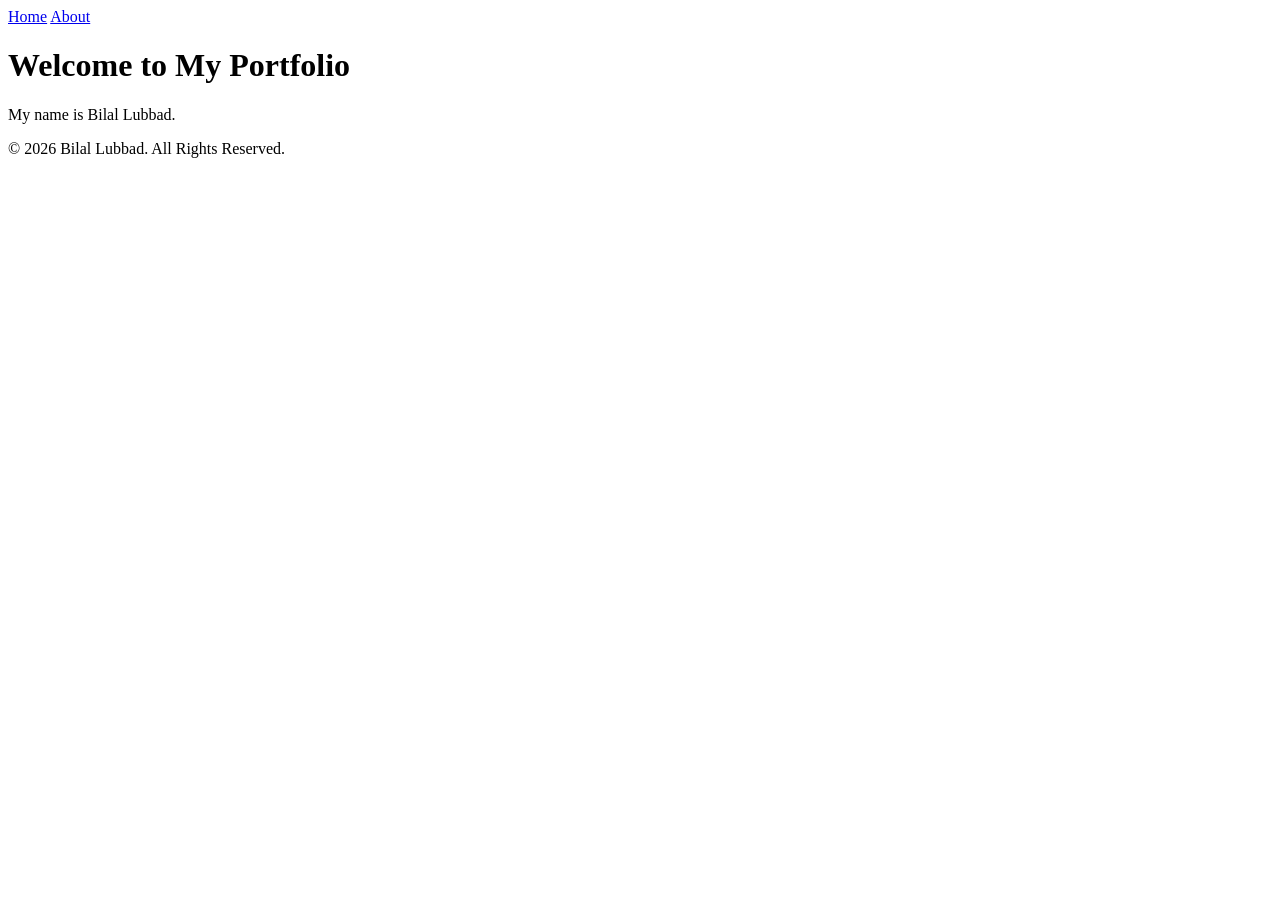
==== index.html @ d6555806 "Add: Footer section" ====
<!DOCTYPE html>
<html>
<head>
    <title>My Personal Portfolio</title>
</head>
<body>
    <nav>
        <a href="index.html">Home</a>
        <a href="about.html">About</a>
    </nav>

    <h1>Welcome to My Portfolio</h1>
    <p>My name is Bilal Lubbad.</p>

    <footer>
        <p>© 2026 Bilal Lubbad. All Rights Reserved.</p>
    </footer>
</body>
</html>
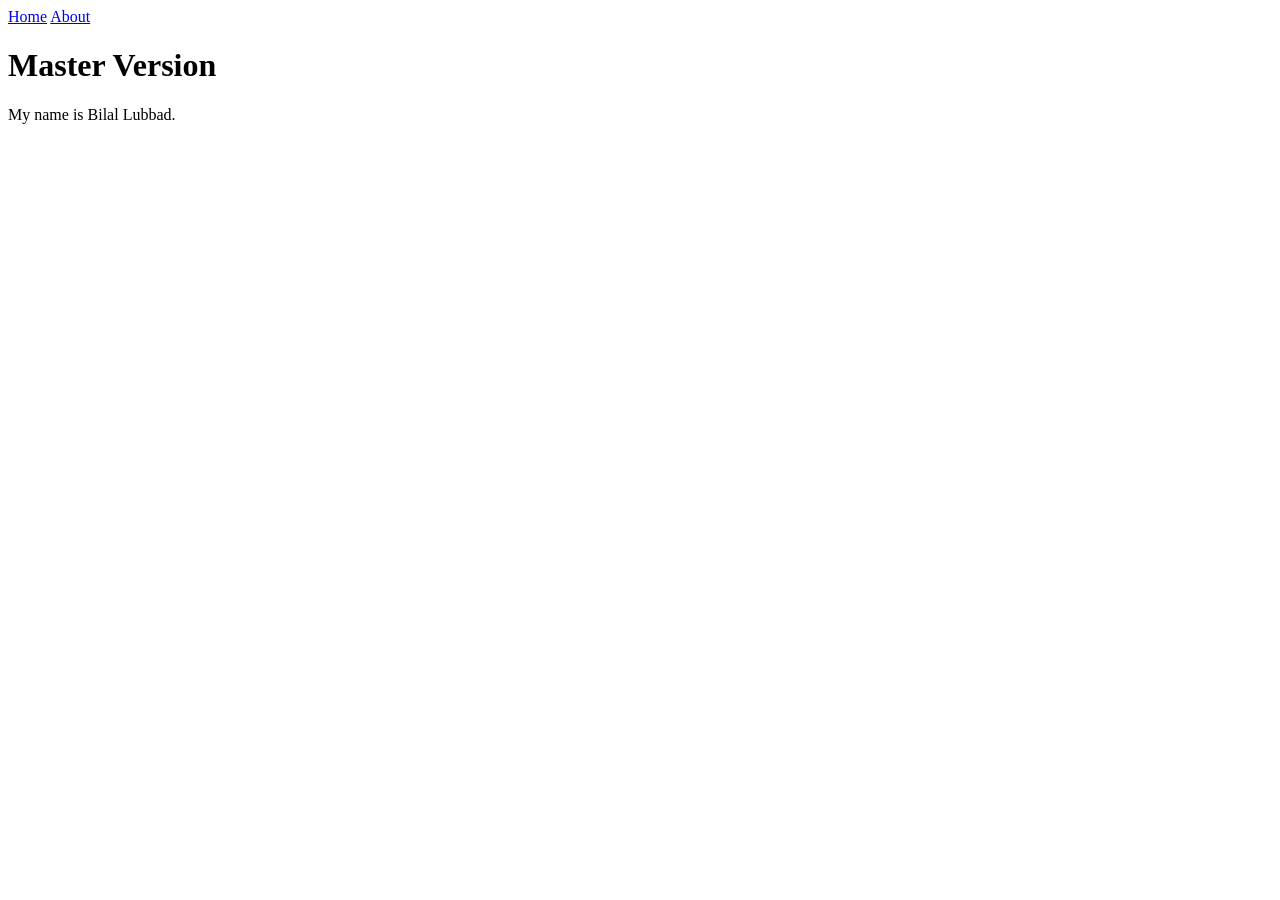
==== commit 0bfc3645: "Update: Master page title" ====
--- a/index.html
+++ b/index.html
@@ -9,11 +9,7 @@
         <a href="about.html">About</a>
     </nav>
 
-    <h1>Welcome to My Portfolio</h1>
+   <h1>Master Version</h1>
     <p>My name is Bilal Lubbad.</p>
-
-    <footer>
-        <p>© 2026 Bilal Lubbad. All Rights Reserved.</p>
-    </footer>
 </body>
 </html>
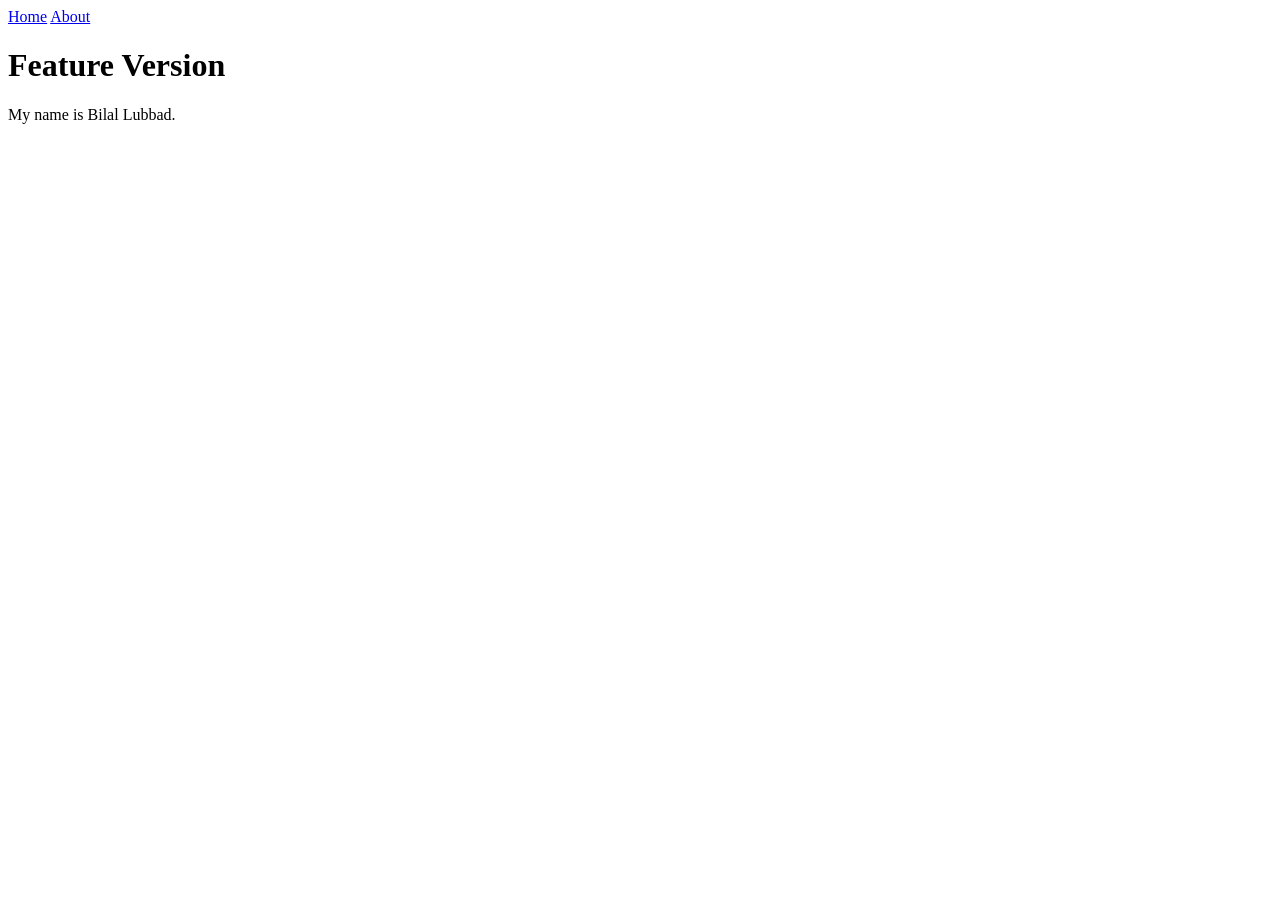
==== commit d97c5b9a: "Update: Feature page title" ====
--- a/index.html
+++ b/index.html
@@ -9,7 +9,7 @@
         <a href="about.html">About</a>
     </nav>
 
-   <h1>Master Version</h1>
+   <h1>Feature Version</h1>
     <p>My name is Bilal Lubbad.</p>
 </body>
 </html>
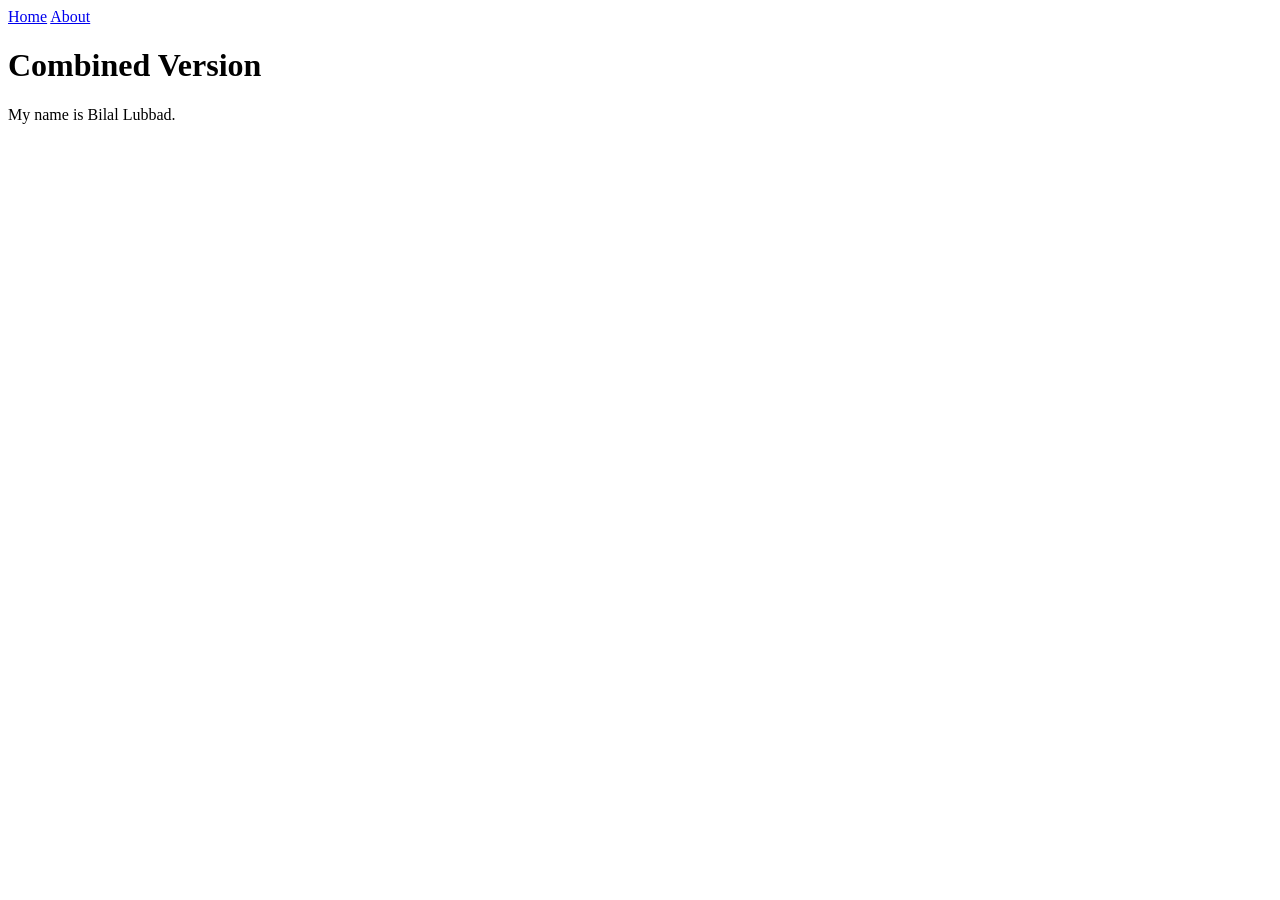
==== commit e679a647: "Merge: Resolve title conflict" ====
--- a/index.html
+++ b/index.html
@@ -9,7 +9,7 @@
         <a href="about.html">About</a>
     </nav>
 
-   <h1>Feature Version</h1>
+<h1>Combined Version</h1>
     <p>My name is Bilal Lubbad.</p>
 </body>
 </html>
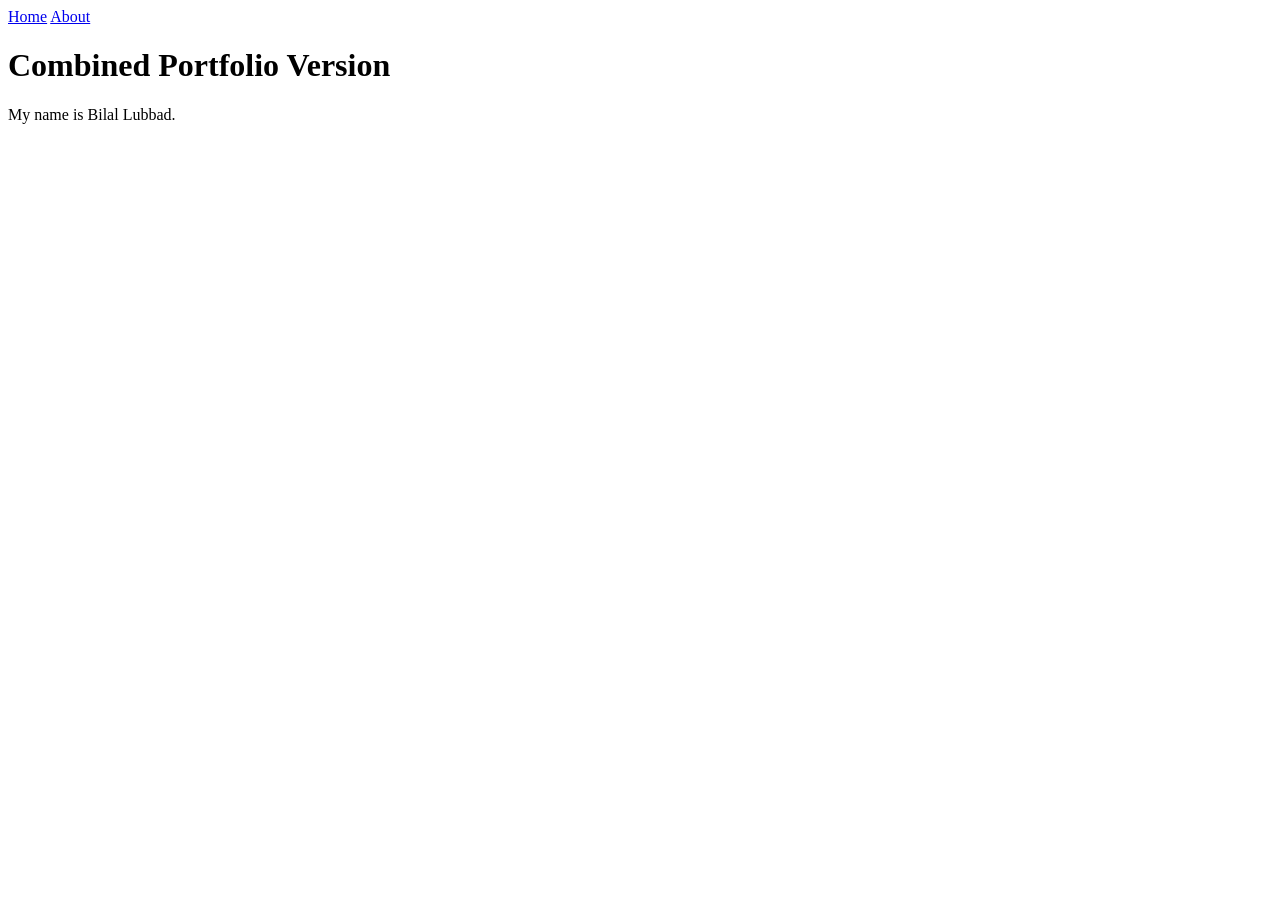
==== commit d809fbfa: "Fix: Correct page typo" ====
--- a/index.html
+++ b/index.html
@@ -9,7 +9,7 @@
         <a href="about.html">About</a>
     </nav>
 
-<h1>Combined Version</h1>
+<h1>Combined Portfolio Version</h1>
     <p>My name is Bilal Lubbad.</p>
 </body>
 </html>
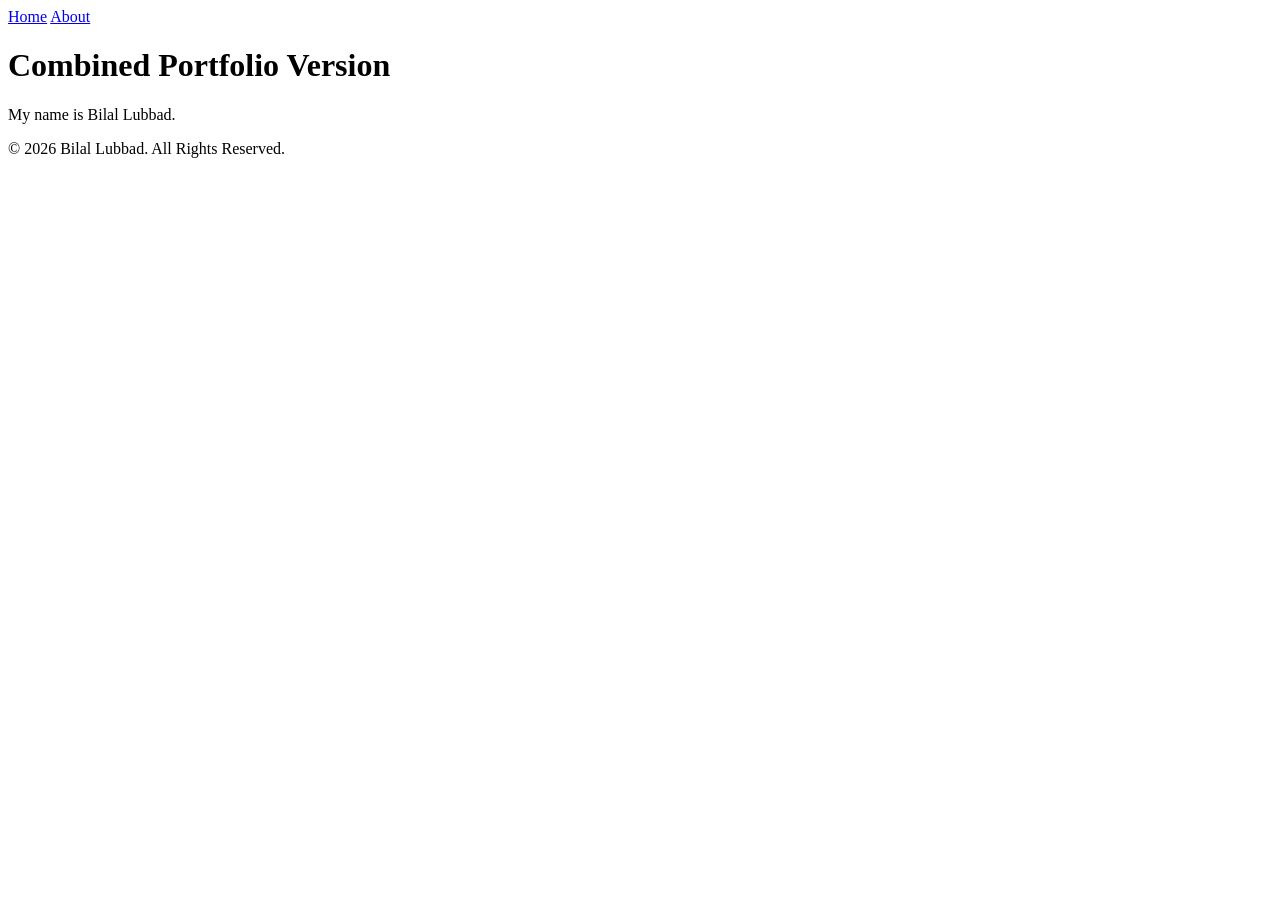
==== commit a46a11de: "Merge: Update local master with remote changes" ====
--- a/index.html
+++ b/index.html
@@ -11,5 +11,9 @@
 
 <h1>Combined Portfolio Version</h1>
     <p>My name is Bilal Lubbad.</p>
+
+    <footer>
+        <p>© 2026 Bilal Lubbad. All Rights Reserved.</p>
+    </footer>
 </body>
 </html>
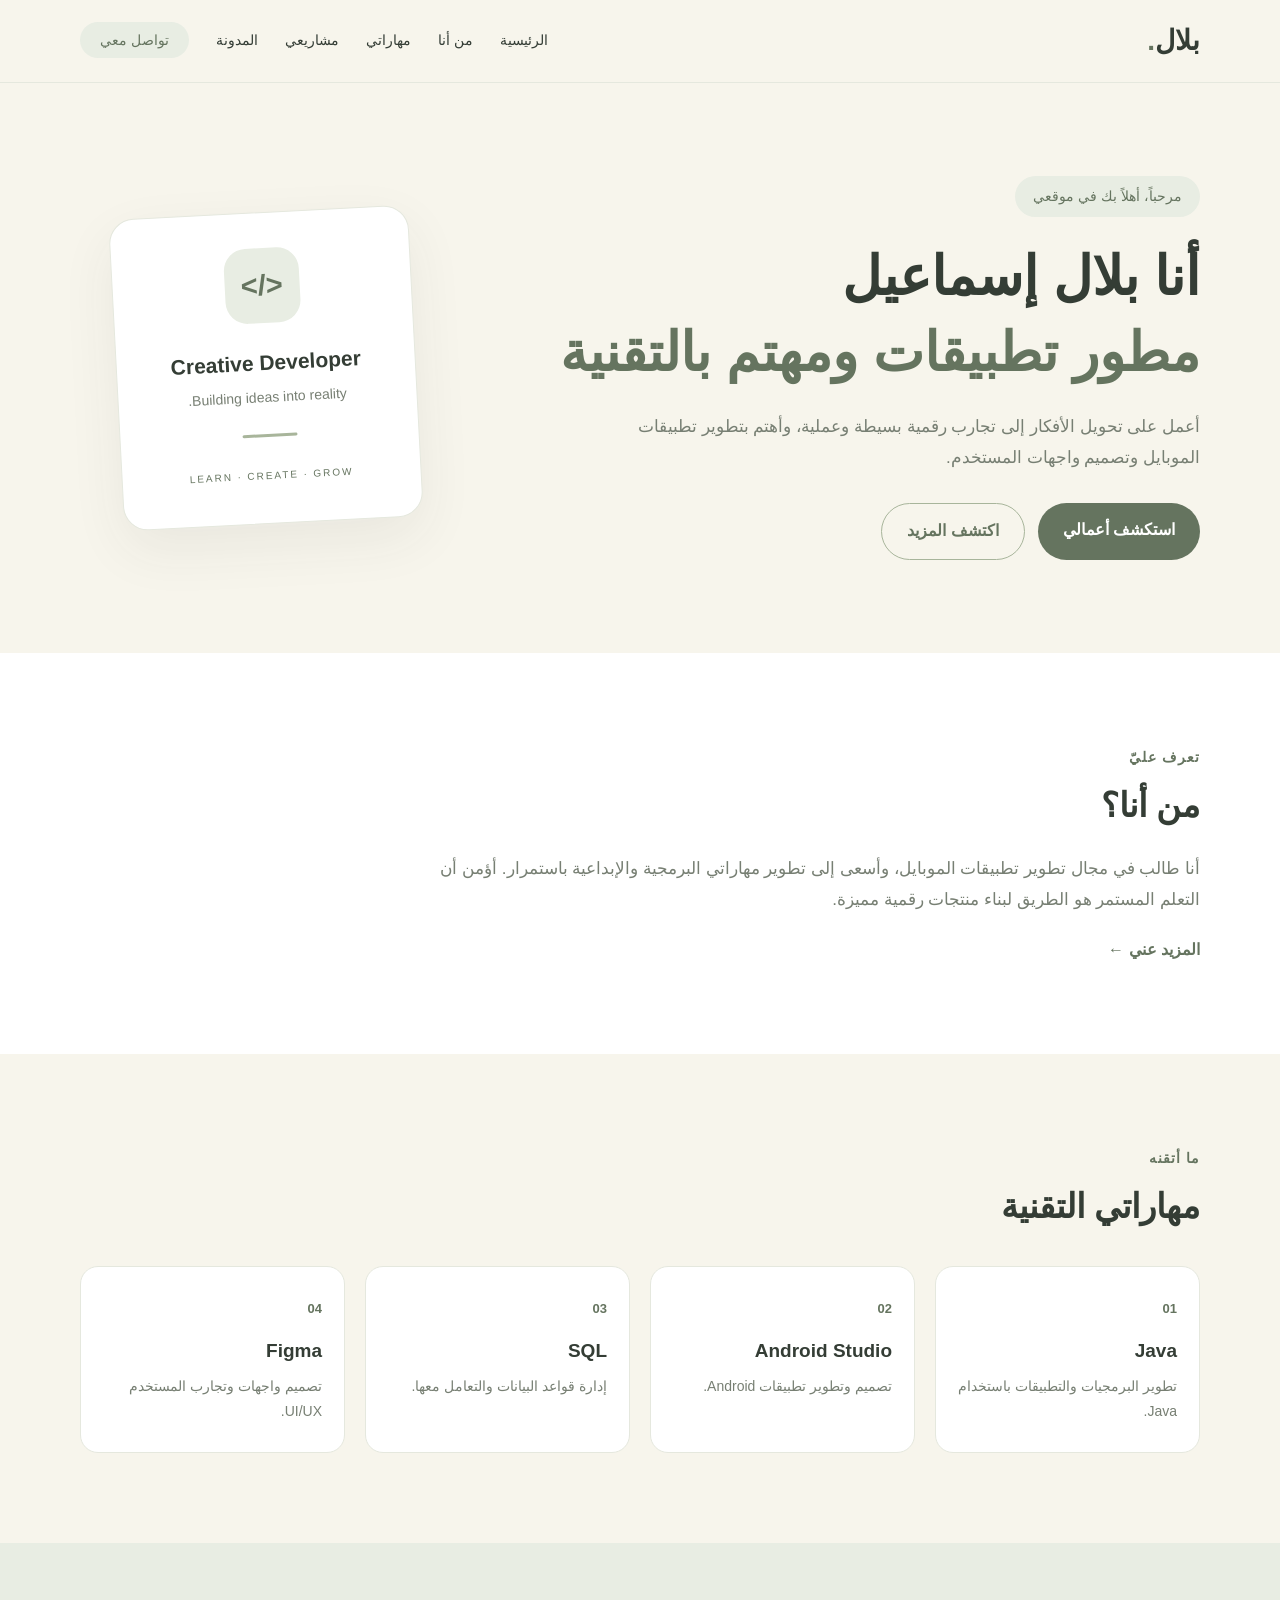
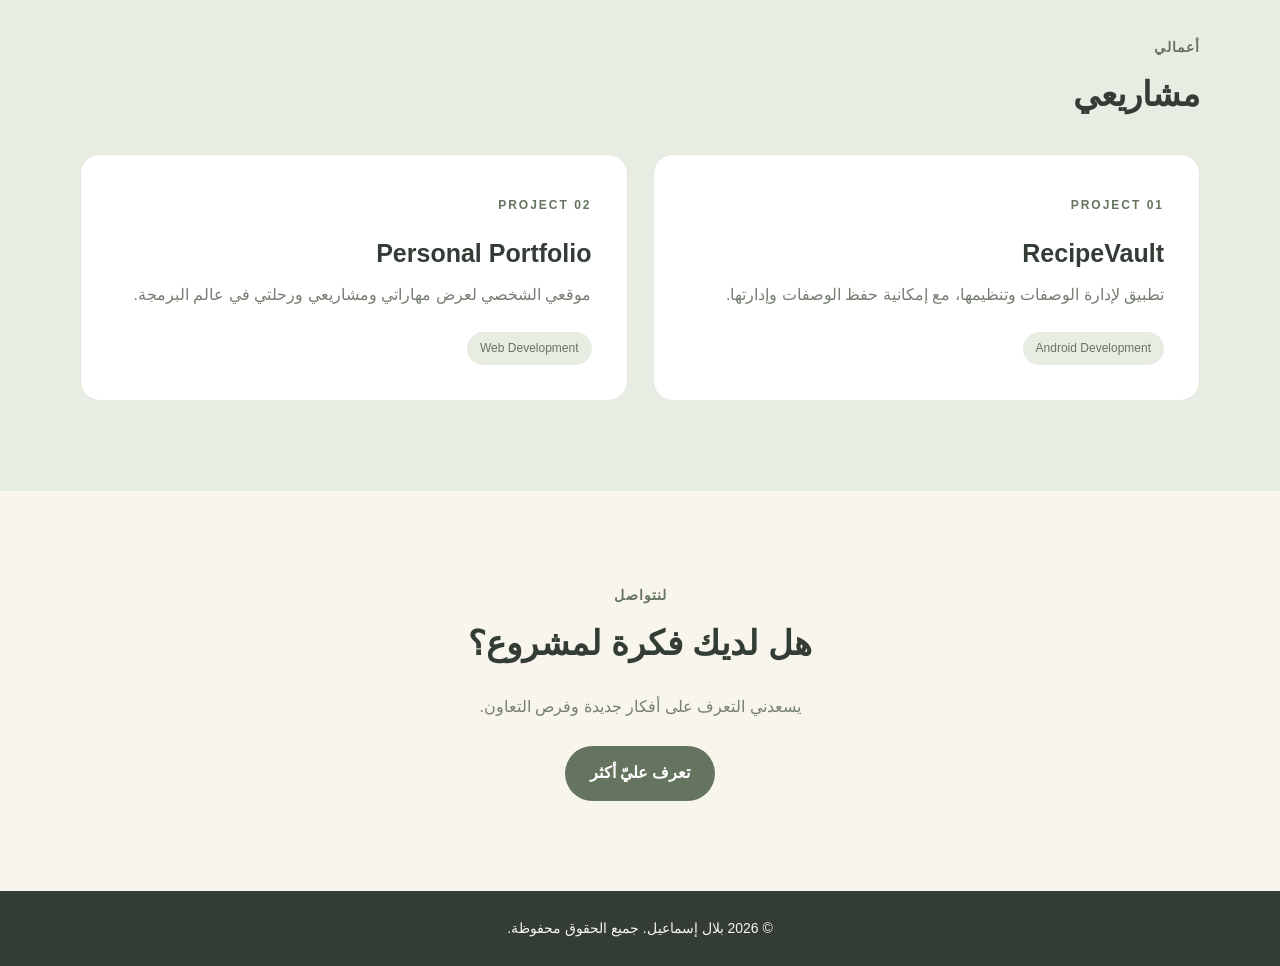
==== commit fd797065: "Update portfolio website design" ====
--- a/index.html
+++ b/index.html
@@ -1,19 +1,144 @@
+
 <!DOCTYPE html>
-<html>
+<html lang="ar" dir="rtl">
 <head>
-    <title>My Personal Portfolio</title>
+    <meta charset="UTF-8">
+    <meta name="viewport" content="width=device-width, initial-scale=1.0">
+    <title>بلال إسماعيل | معرض أعمالي</title>
+    <link rel="stylesheet" href="style.css">
 </head>
 <body>
-    <nav>
-        <a href="index.html">Home</a>
-        <a href="about.html">About</a>
-    </nav>
 
-<h1>Combined Portfolio Version</h1>
-    <p>My name is Bilal Lubbad.</p>
+    <header class="header">
+        <nav class="navbar container">
+            <a href="index.html" class="logo">بلال<span>.</span></a>
 
-    <footer>
-        <p>© 2026 Bilal Lubbad. All Rights Reserved.</p>
+            <ul class="nav-links">
+                <li><a href="#home">الرئيسية</a></li>
+                <li><a href="#about">من أنا</a></li>
+                <li><a href="#skills">مهاراتي</a></li>
+                <li><a href="#projects">مشاريعي</a></li>
+                <li><a href="blog.html">المدونة</a></li>
+                <li><a href="#contact" class="nav-button">تواصل معي</a></li>
+            </ul>
+        </nav>
+    </header>
+
+    <main>
+        <section class="hero container" id="home">
+            <div class="hero-content">
+                <span class="welcome">مرحباً، أهلاً بك في موقعي</span>
+                <h1>أنا بلال إسماعيل<br>
+                    <span>مطور تطبيقات ومهتم بالتقنية</span>
+                </h1>
+                <p>
+                    أعمل على تحويل الأفكار إلى تجارب رقمية بسيطة وعملية،
+                    وأهتم بتطوير تطبيقات الموبايل وتصميم واجهات المستخدم.
+                </p>
+                <div class="hero-buttons">
+                    <a href="#projects" class="btn primary-btn">استكشف أعمالي</a>
+                    <a href="#about" class="btn secondary-btn">اكتشف المزيد</a>
+                </div>
+            </div>
+
+            <div class="hero-decoration">
+                <div class="hero-card">
+                    <span class="code-icon">&lt;/&gt;</span>
+                    <h3>Creative Developer</h3>
+                    <p>Building ideas into reality.</p>
+                    <div class="decoration-line"></div>
+                    <span class="small-label">LEARN · CREATE · GROW</span>
+                </div>
+            </div>
+        </section>
+
+        <section class="about-section section-padding" id="about">
+            <div class="container">
+                <span class="section-label">تعرف عليّ</span>
+                <h2>من أنا؟</h2>
+                <p class="section-description">
+                    أنا طالب في مجال تطوير تطبيقات الموبايل،
+                    وأسعى إلى تطوير مهاراتي البرمجية والإبداعية باستمرار.
+                    أؤمن أن التعلم المستمر هو الطريق لبناء منتجات رقمية مميزة.
+                </p>
+                <a href="about.html" class="text-link">المزيد عني ←</a>
+            </div>
+        </section>
+
+        <section class="skills-section section-padding" id="skills">
+            <div class="container">
+                <span class="section-label">ما أتقنه</span>
+                <h2>مهاراتي التقنية</h2>
+
+                <div class="skills-grid">
+                    <div class="skill-card">
+                        <span>01</span>
+                        <h3>Java</h3>
+                        <p>تطوير البرمجيات والتطبيقات باستخدام Java.</p>
+                    </div>
+                    <div class="skill-card">
+                        <span>02</span>
+                        <h3>Android Studio</h3>
+                        <p>تصميم وتطوير تطبيقات Android.</p>
+                    </div>
+                    <div class="skill-card">
+                        <span>03</span>
+                        <h3>SQL</h3>
+                        <p>إدارة قواعد البيانات والتعامل معها.</p>
+                    </div>
+                    <div class="skill-card">
+                        <span>04</span>
+                        <h3>Figma</h3>
+                        <p>تصميم واجهات وتجارب المستخدم UI/UX.</p>
+                    </div>
+                </div>
+            </div>
+        </section>
+
+        <section class="projects-section section-padding" id="projects">
+            <div class="container">
+                <span class="section-label">أعمالي</span>
+                <h2>مشاريعي</h2>
+
+                <div class="projects-grid">
+                    <article class="project-card">
+                        <span class="project-number">PROJECT 01</span>
+                        <h3>RecipeVault</h3>
+                        <p>
+                            تطبيق لإدارة الوصفات وتنظيمها،
+                            مع إمكانية حفظ الوصفات وإدارتها.
+                        </p>
+                        <span class="project-tag">Android Development</span>
+                    </article>
+
+                    <article class="project-card">
+                        <span class="project-number">PROJECT 02</span>
+                        <h3>Personal Portfolio</h3>
+                        <p>
+                            موقعي الشخصي لعرض مهاراتي
+                            ومشاريعي ورحلتي في عالم البرمجة.
+                        </p>
+                        <span class="project-tag">Web Development</span>
+                    </article>
+                </div>
+            </div>
+        </section>
+
+        <section class="contact-section section-padding" id="contact">
+            <div class="container">
+                <span class="section-label">لنتواصل</span>
+                <h2>هل لديك فكرة لمشروع؟</h2>
+                <p>يسعدني التعرف على أفكار جديدة وفرص التعاون.</p>
+                <a href="about.html" class="btn primary-btn">تعرف عليّ أكثر</a>
+            </div>
+        </section>
+    </main>
+
+    <footer class="footer">
+        <div class="container">
+            <p>© 2026 بلال إسماعيل. جميع الحقوق محفوظة.</p>
+        </div>
     </footer>
+
 </body>
-</html>+</html>
--- a/style.css
+++ b/style.css
@@ -0,0 +1,453 @@
+
+/* ==============================
+   General Settings
+================================= */
+
+:root {
+    --cream: #F7F5EC;
+    --white: #FFFFFF;
+    --sage-light: #E8EDE3;
+    --sage: #A8B59B;
+    --sage-dark: #65745F;
+    --text: #343D35;
+    --muted: #777F73;
+    --border: #E5E8DE;
+}
+
+* {
+    margin: 0;
+    padding: 0;
+    box-sizing: border-box;
+}
+
+html {
+    scroll-behavior: smooth;
+}
+
+body {
+    font-family: Tahoma, Arial, sans-serif;
+    background: var(--cream);
+    color: var(--text);
+    line-height: 1.8;
+}
+
+a {
+    text-decoration: none;
+    color: inherit;
+}
+
+.container {
+    width: min(1120px, 90%);
+    margin: auto;
+}
+
+.section-padding {
+    padding: 90px 0;
+}
+
+h1, h2, h3 {
+    line-height: 1.4;
+}
+
+h2 {
+    font-size: 34px;
+    margin: 10px 0 25px;
+}
+
+.section-label {
+    color: var(--sage-dark);
+    font-size: 14px;
+    font-weight: bold;
+    letter-spacing: 1px;
+}
+
+/* ==============================
+   Navigation
+================================= */
+
+.header {
+    background: rgba(247, 245, 236, 0.95);
+    border-bottom: 1px solid var(--border);
+    position: sticky;
+    top: 0;
+    z-index: 100;
+    backdrop-filter: blur(12px);
+}
+
+.navbar {
+    min-height: 82px;
+    display: flex;
+    align-items: center;
+    justify-content: space-between;
+    gap: 25px;
+}
+
+.logo {
+    font-size: 28px;
+    font-weight: bold;
+    color: var(--text);
+}
+
+.logo span {
+    color: var(--sage-dark);
+}
+
+.nav-links {
+    display: flex;
+    align-items: center;
+    gap: 27px;
+    list-style: none;
+    font-size: 14px;
+}
+
+.nav-links a {
+    transition: color 0.3s;
+}
+
+.nav-links a:hover {
+    color: var(--sage-dark);
+}
+
+.nav-button {
+    background: var(--sage-light);
+    padding: 10px 20px;
+    border-radius: 30px;
+    color: var(--sage-dark);
+}
+
+/* ==============================
+   Hero Section
+================================= */
+
+.hero {
+    min-height: 570px;
+    display: grid;
+    grid-template-columns: 1.3fr 0.7fr;
+    align-items: center;
+    gap: 60px;
+    padding-top: 70px;
+    padding-bottom: 70px;
+}
+
+.welcome {
+    display: inline-block;
+    background: var(--sage-light);
+    color: var(--sage-dark);
+    padding: 8px 18px;
+    border-radius: 30px;
+    font-size: 14px;
+    margin-bottom: 22px;
+}
+
+.hero h1 {
+    font-size: clamp(35px, 5vw, 54px);
+    margin-bottom: 22px;
+}
+
+.hero h1 span {
+    color: var(--sage-dark);
+}
+
+.hero-content > p {
+    color: var(--muted);
+    max-width: 600px;
+    font-size: 17px;
+    margin-bottom: 30px;
+}
+
+.hero-buttons {
+    display: flex;
+    flex-wrap: wrap;
+    gap: 13px;
+}
+
+.btn {
+    display: inline-block;
+    padding: 13px 25px;
+    border-radius: 30px;
+    font-weight: bold;
+    transition: 0.3s;
+}
+
+.primary-btn {
+    background: var(--sage-dark);
+    color: var(--white);
+}
+
+.primary-btn:hover {
+    background: var(--text);
+    transform: translateY(-3px);
+}
+
+.secondary-btn {
+    border: 1px solid var(--sage);
+    color: var(--sage-dark);
+}
+
+.secondary-btn:hover {
+    background: var(--sage-light);
+}
+
+.hero-decoration {
+    display: flex;
+    justify-content: center;
+    align-items: center;
+}
+
+.hero-card {
+    background: var(--white);
+    border: 1px solid var(--border);
+    border-radius: 25px;
+    width: 300px;
+    min-height: 310px;
+    padding: 35px;
+    text-align: center;
+    box-shadow: 0 20px 55px rgba(52, 61, 53, 0.07);
+    transform: rotate(-3deg);
+    transition: transform 0.4s;
+}
+
+.hero-card:hover {
+    transform: rotate(0deg) translateY(-8px);
+}
+
+.code-icon {
+    display: inline-flex;
+    width: 75px;
+    height: 75px;
+    justify-content: center;
+    align-items: center;
+    background: var(--sage-light);
+    border-radius: 22px;
+    color: var(--sage-dark);
+    font-size: 29px;
+    font-weight: bold;
+    margin-bottom: 25px;
+}
+
+.hero-card h3 {
+    font-size: 21px;
+    margin-bottom: 8px;
+}
+
+.hero-card p {
+    color: var(--muted);
+    font-size: 14px;
+}
+
+.decoration-line {
+    width: 55px;
+    height: 3px;
+    background: var(--sage);
+    margin: 23px auto;
+    border-radius: 5px;
+}
+
+.small-label {
+    font-size: 10px;
+    color: var(--sage-dark);
+    letter-spacing: 2px;
+}
+
+/* ==============================
+   About Section
+================================= */
+
+.about-section {
+    background: var(--white);
+}
+
+.section-description {
+    max-width: 760px;
+    color: var(--muted);
+    font-size: 17px;
+    margin-bottom: 20px;
+}
+
+.text-link {
+    color: var(--sage-dark);
+    font-weight: bold;
+}
+
+/* ==============================
+   Skills Section
+================================= */
+
+.skills-grid {
+    display: grid;
+    grid-template-columns: repeat(4, 1fr);
+    gap: 20px;
+    margin-top: 35px;
+}
+
+.skill-card {
+    background: var(--white);
+    padding: 27px 22px;
+    border: 1px solid var(--border);
+    border-radius: 18px;
+    transition: 0.3s;
+}
+
+.skill-card:hover {
+    transform: translateY(-7px);
+    border-color: var(--sage);
+}
+
+.skill-card > span {
+    color: var(--sage-dark);
+    font-size: 13px;
+    font-weight: bold;
+}
+
+.skill-card h3 {
+    margin: 15px 0 10px;
+    font-size: 19px;
+}
+
+.skill-card p {
+    color: var(--muted);
+    font-size: 14px;
+}
+
+/* ==============================
+   Projects Section
+================================= */
+
+.projects-section {
+    background: var(--sage-light);
+}
+
+.projects-grid {
+    display: grid;
+    grid-template-columns: repeat(2, 1fr);
+    gap: 25px;
+    margin-top: 35px;
+}
+
+.project-card {
+    background: var(--white);
+    padding: 35px;
+    border-radius: 20px;
+    border: 1px solid var(--border);
+    transition: 0.3s;
+}
+
+.project-card:hover {
+    transform: translateY(-6px);
+    box-shadow: 0 15px 35px rgba(52, 61, 53, 0.07);
+}
+
+.project-number {
+    color: var(--sage-dark);
+    font-size: 12px;
+    font-weight: bold;
+    letter-spacing: 2px;
+}
+
+.project-card h3 {
+    margin: 17px 0 10px;
+    font-size: 25px;
+}
+
+.project-card p {
+    color: var(--muted);
+    margin-bottom: 22px;
+}
+
+.project-tag {
+    display: inline-block;
+    background: var(--sage-light);
+    color: var(--sage-dark);
+    padding: 6px 13px;
+    border-radius: 20px;
+    font-size: 12px;
+}
+
+/* ==============================
+   Contact Section
+================================= */
+
+.contact-section {
+    text-align: center;
+}
+
+.contact-section p {
+    color: var(--muted);
+    margin-bottom: 25px;
+}
+
+/* ==============================
+   Footer
+================================= */
+
+.footer {
+    background: var(--text);
+    color: var(--cream);
+    text-align: center;
+    padding: 25px 0;
+    font-size: 14px;
+}
+
+/* ==============================
+   Responsive Design
+================================= */
+
+@media (max-width: 850px) {
+    .navbar {
+        flex-direction: column;
+        padding: 18px 0;
+    }
+
+    .nav-links {
+        justify-content: center;
+        flex-wrap: wrap;
+        gap: 15px;
+    }
+
+    .hero {
+        grid-template-columns: 1fr;
+        text-align: center;
+        gap: 45px;
+    }
+
+    .hero-content > p {
+        margin-right: auto;
+        margin-left: auto;
+    }
+
+    .hero-buttons {
+        justify-content: center;
+    }
+
+    .skills-grid {
+        grid-template-columns: repeat(2, 1fr);
+    }
+}
+
+@media (max-width: 520px) {
+    .section-padding {
+        padding: 65px 0;
+    }
+
+    .hero {
+        padding-top: 55px;
+    }
+
+    .nav-links {
+        gap: 12px;
+        font-size: 12px;
+    }
+
+    .skills-grid,
+    .projects-grid {
+        grid-template-columns: 1fr;
+    }
+
+    .hero-card {
+        width: 260px;
+    }
+
+    h2 {
+        font-size: 29px;
+    }
+}
